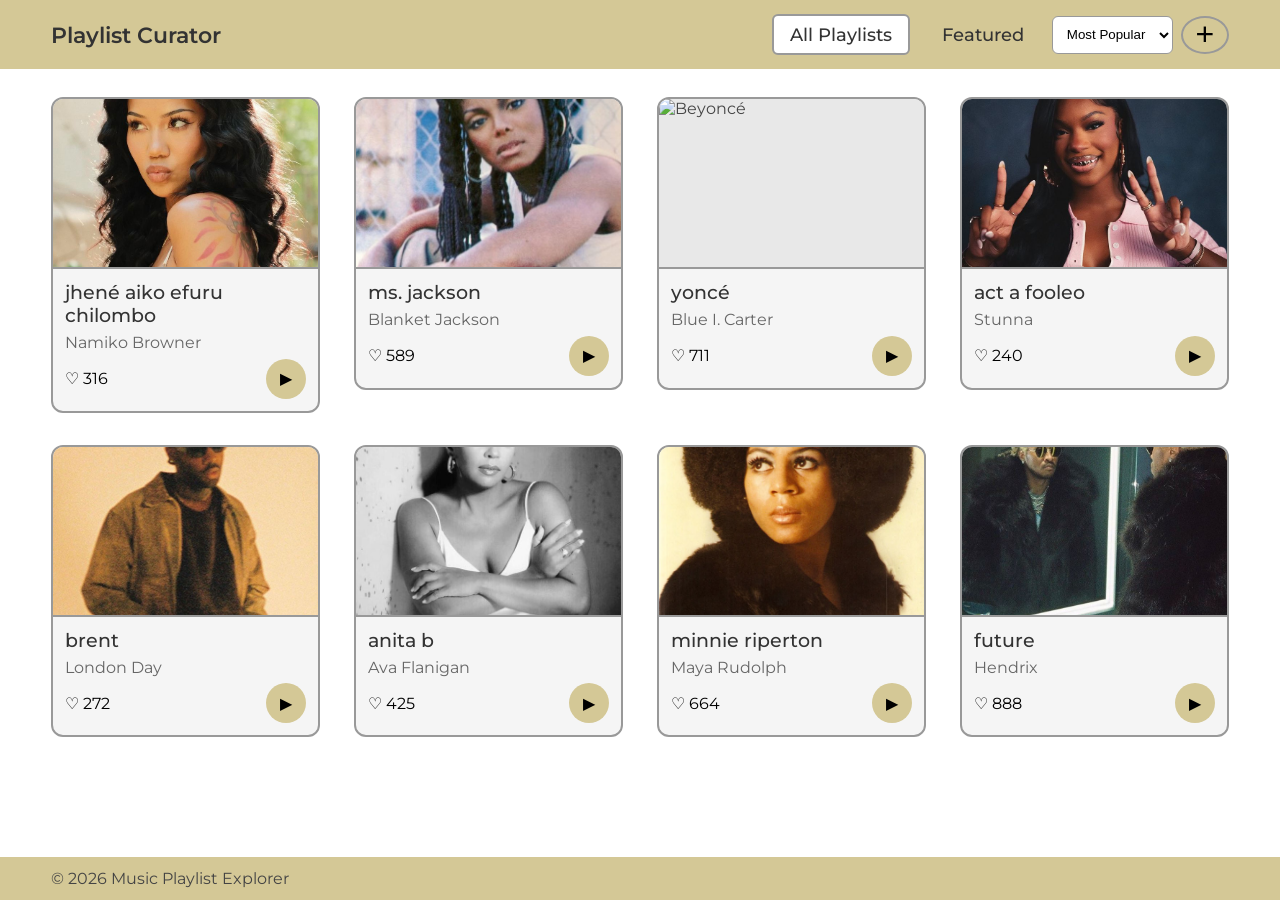
==== index.html @ 34a78a05 "fixing website deployment" ====
<!DOCTYPE html>
<html lang="en">
<head>
    <meta charset="UTF-8">
    <meta name="viewport" content="width=device-width, initial-scale=1.0">
    
    <title>Music Playlist Explorer</title>
    <link rel="icon" type="image/x-icon" href="/images/favicon.ico">
    
    <link rel="preconnect" href="https://fonts.googleapis.com">
    <link rel="preconnect" href="https://fonts.gstatic.com" crossorigin>
    <link href="https://fonts.googleapis.com/css2?family=Montserrat:wght@400;500;600&display=swap" rel="stylesheet">
    <link rel="stylesheet" href="style.css">
    <script src="script.js" defer></script>
</head>
<body>
  <header class="site-header">
    <div class="container top-bar">
      <span class="site-title">Playlist Curator</span>
      <div class="header-right">
        <nav class="nav-links">
          <a href="index.html" class="active">All Playlists</a>
          <a href="featured.html">Featured</a>
        </nav>
        <form class="search-controls" role="search" aria-label="Search playlists">
          <label for="sort-playlists" class="visually-hidden">Sort playlists</label>
          <select id="sort-playlists" name="sort">
            <option value="popular">Most Popular</option>
            <option value="recent">Most Recent</option>
            <option value="name">Name (A-Z)</option>
          </select>
          <button type="button" class="btn-create" aria-label="Create custom playlist">+</button>
        </form>
      </div>
    </div>
  </header>

  <main id="main-content">
    <section class="playlist-cards" aria-labelledby="gallery-heading">
      <div class="container">
        <h2 id="gallery-heading" class="visually-hidden">Current Playlists</h2>
        <ul class="playlist-grid">
          <li>
            <article class="playlist-card" aria-label="Playlist by Ava">
              <img
                src="assets/Jhené_Aiko_Playlist.jpg"
                alt="Jhené Aiko Playlist Cover"
                class="playlist-cover"
              />
              <div class="playlist-meta">
                <h3>jhené aiko efuru chilombo</h3>
                <p class="creator-name">Namiko Browner</p>
                <div class="card-actions">
                  <button type="button" class="like-button" aria-label="Like playlist">
                    <span aria-hidden="true">♡</span>
                    <span>316</span>
                  </button>
                  <button type="button" class="play-button" aria-label="Play playlist">▶</button>
                </div>
              </div>
            </article>
          </li>
          <li>
            <article class="playlist-card" aria-hidden="true">
              <img
                src="assets/Janet_Jackson_Playlist.jpg"
                alt="Janet Jackson"
                class="playlist-cover"
              />
              <div class="playlist-meta">
                <h3>ms. jackson</h3>
                <p class="creator-name">Blanket Jackson</p>
                <div class="card-actions">
                  <button type="button" class="like-button" aria-label="Like playlist">
                    <span aria-hidden="true">♡</span>
                    <span>589</span>
                  </button>
                  <button type="button" class="play-button" aria-label="Play playlist">▶</button>
                </div>
              </div>
            </article>
          </li>
          <li>
            <article class="playlist-card " aria-hidden="true">
              <img
                src="assets/Beyoncé_Playlist.jpg"
                alt="Beyoncé"
                class="playlist-cover"
              />
              <div class="playlist-meta">
                <h3>yoncé</h3>
                <p class="creator-name">Blue I. Carter</p>
                <div class="card-actions">
                  <button type="button" class="like-button" aria-label="Like playlist">
                    <span aria-hidden="true">♡</span>
                    <span>711</span>
                  </button>
                  <button type="button" class="play-button" aria-label="Play playlist">▶</button>
                </div>
              </div>
            </article>
          </li>
          <li>
            <article class="playlist-card " aria-hidden="true">
              <img
                src="assets/Monaleo_Playlist.jpg"
                alt="Monaleo"
                class="playlist-cover"
              />
              <div class="playlist-meta">
                <h3>act a fooleo</h3>
                <p class="creator-name">Stunna</p>
                <div class="card-actions">
                  <button type="button" class="like-button" aria-label="Like playlist">
                    <span aria-hidden="true">♡</span>
                    <span>240</span>
                  </button>
                  <button type="button" class="play-button" aria-label="Play playlist">▶</button>
                </div>
              </div>
            </article>
          </li>
          <li>
            <article class="playlist-card " aria-hidden="true">
              <img
                src="assets/Brent_Faiyaz_Playlist.jpg"
                alt="Brent Faiyaz"
                class="playlist-cover"
              />
              <div class="playlist-meta">
                <h3>brent</h3>
                <p class="creator-name">London Day</p>
                <div class="card-actions">
                  <button type="button" class="like-button" aria-label="Like playlist">
                    <span aria-hidden="true">♡</span>
                    <span>272</span>
                  </button>
                  <button type="button" class="play-button" aria-label="Play playlist">▶</button>
                </div>
              </div>
            </article>
          </li>
          <li>
            <article class="playlist-card " aria-hidden="true">
              <img
                src="assets/Anita_Baker_Playlist.jpg"
                alt="Anita Baker"
                class="playlist-cover"
              />
              <div class="playlist-meta">
                <h3>anita b</h3>
                <p class="creator-name">Ava Flanigan</p>
                <div class="card-actions">
                  <button type="button" class="like-button" aria-label="Like playlist">
                    <span aria-hidden="true">♡</span>
                    <span>425</span>
                  </button>
                  <button type="button" class="play-button" aria-label="Play playlist">▶</button>
                </div>
              </div>
            </article>
          </li>
          <li>
            <article class="playlist-card " aria-hidden="true">
              <img
                src="assets/Minnie_Riperton_Playlist.jpg"
                alt="Minnie Riperton"
                class="playlist-cover"
              />
              <div class="playlist-meta">
                <h3>minnie riperton
                </h3>
                <p class="creator-name">Maya Rudolph</p>
                <div class="card-actions">
                  <button type="button" class="like-button" aria-label="Like playlist">
                    <span aria-hidden="true">♡</span>
                    <span>664</span>
                  </button>
                  <button type="button" class="play-button" aria-label="Play playlist">▶</button>
                </div>
              </div>
            </article>
          </li>
          <li>
            <article class="playlist-card " aria-hidden="true">
              <img
                src="assets/Future_Playlist.jpg"
                alt="Future"
                class="playlist-cover"
              />
              <div class="playlist-meta">
                <h3>future</h3>
                <p class="creator-name">Hendrix</p>
                <div class="card-actions">
                  <button type="button" class="like-button" aria-label="Like playlist">
                    <span aria-hidden="true">♡</span>
                    <span>888</span>
                  </button>
                  <button type="button" class="play-button" aria-label="Play playlist">▶</button>
                </div>
              </div>
            </article>
          </li>
        </ul>
      </div>
    </section>

  </main>

  <!-- Create New Playlist Modal -->
  <div class="create-modal-overlay" aria-hidden="true">
    <section class="create-modal-content">
      <button type="button" class="modal-close create-modal-close" aria-label="Close modal">✕</button>
      <div class="create-modal-header">
        <div class="create-modal-left">
          <label class="create-label">playlist title</label>
          <input type="text" id="new-playlist-title" class="create-input" placeholder="" />
          <label class="create-label">playlist description</label>
          <textarea id="new-playlist-description" class="create-textarea" placeholder=""></textarea>
        </div>
        <div class="create-modal-right">
          <div class="create-playlist-cover">
            <span class="create-cover-text">playlist pic</span>
          </div>
        </div>
      </div>
      <button type="button" class="create-save-bar" id="create-save-playlist">Create Playlist</button>
      <ul class="create-song-list" id="create-song-list" aria-label="Songs added to new playlist"></ul>
      <div class="create-song-area">
        <button type="button" class="create-add-song-btn" aria-label="Add songs to playlist">+</button>
      </div>
    </section>
  </div>

  <div class="modal-overlay" aria-hidden="true">
    <section class="modal-content" aria-labelledby="modal-playlist-title">
      <button type="button" class="modal-close" aria-label="Close modal">✕</button>
      <header class="modal-playlist-header">
        <div class="modal-playlist-text">
          <h2 id="modal-playlist-title">Playlist Title</h2>
          <p class="modal-creator">Creator Name</p>
          <p class="modal-description">
            Placeholder description for this playlist. Includes mood and purpose details.
          </p>
        </div>
        <img
          src="https://placehold.co/320x320?text=Cover"
          alt="Cover art for playlist details"
          class="modal-playlist-cover"
        />
      </header>

      <div class="modal-actions">
        <button type="button">✍️ Edit</button>
        <button type="button">🗑️ Delete</button>
        <button type="button"><span aria-hidden="true">🔀</span> Shuffle</button>
        <button type="button" class="get-description-btn"><span aria-hidden="true">✨</span> Get Description</button>
      </div>

      <ul class="modal-song-list" aria-label="Song list">
        <li class="modal-song-item">
          <img src="https://placehold.co/60x60?text=Art" alt="" aria-hidden="true" class="song-thumb" />
          <div class="song-info">
            <p class="song-title">Song Title - Artist Name</p>
          </div>
          <button type="button" class="song-like" aria-label="Like song Song Title">♡</button>
          <span class="like-count">5</span>
        </li>
        <li class="modal-song-item">
          <img src="https://placehold.co/60x60?text=Art" alt="" aria-hidden="true" class="song-thumb" />
          <div class="song-info">
            <p class="song-title">Song Title - Artist Name</p>
          </div>
          <button type="button" class="song-like" aria-label="Like song Song Title">♡</button>
          <span class="like-count">12</span>
        </li>
        <li class="modal-song-item">
          <img src="https://placehold.co/60x60?text=Art" alt="" aria-hidden="true" class="song-thumb" />
          <div class="song-info">
            <p class="song-title">Song Title - Artist Name</p>
          </div>
          <button type="button" class="song-like" aria-label="Like song Song Title">♡</button>
          <span class="like-count">8</span>
        </li>
      </ul>
    </section>
  </div>

  <footer class="site-footer">
    <div class="container">
      <p>&copy; 2026 Music Playlist Explorer</p>
    </div>
  </footer>
</body>
</html>
---- style.css ----
* {
    box-sizing: border-box;
}

body {
    margin: 0;
    min-height: 100vh;
    display: flex;
    flex-direction: column;
    font-family: 'Montserrat', Arial, sans-serif;
    color: #444;
    background: #fff;
}

.container {
    width: min(1240px, 92%);
    margin: 0 auto;
}

.site-header,
.site-footer {
    border: none;
    background: #d4c896;
}

.site-header h1 {
    margin: 0;
    font-size: clamp(1.8rem, 2.8vw, 3rem);
}

.site-title {
    font-size: 1.4rem;
    font-weight: 600;
    color: #333;
    white-space: nowrap;
}

.header-right {
    display: flex;
    align-items: center;
    gap: 12px;
}

.top-bar {
    display: flex;
    justify-content: space-between;
    align-items: center;
    gap: 12px;
    padding: 14px 0;
}

.nav-links {
    display: flex;
    gap: 16px;
    align-items: center;
}

.nav-links a {
    color: #333;
    text-decoration: none;
    font-size: 1.1rem;
    font-weight: 500;
    padding: 8px 16px;
    border-radius: 6px;
    transition: background 140ms ease, color 140ms ease;
}

.nav-links a:hover {
    background: rgba(255, 255, 255, 0.5);
}

.nav-links a.active {
    background: #fff;
    border: 2px solid #999;
}

.search-controls {
    display: flex;
    flex-wrap: wrap;
    gap: 8px;
    flex: 1;
}

.search-controls input {
    height: 38px;
    border: 1px solid #999;
    border-radius: 6px;
    padding: 0 12px;
    background: #fff;
    flex: 0 1 200px;
}

.search-controls select {
    height: 38px;
    border: 1px solid #999;
    border-radius: 6px;
    padding: 0 10px;
    background: #fff;
    cursor: pointer;
}

.search-controls button {
    height: 38px;
    border: 1px solid #666;
    border-radius: 6px;
    padding: 0 16px;
    background: #fff;
    cursor: pointer;
    transition: background 140ms ease;
}

.search-controls button:hover {
    background: #f0f0f0;
}

.btn-create {
    width: 48px;
    height: 48px;
    background: #d4c896 !important;
    border: 2px solid #999 !important;
    font-size: 2rem !important;
    font-weight: 400 !important;
    border-radius: 50% !important;
    padding: 0 !important;
    display: flex;
    align-items: center;
    justify-content: center;
}

.btn-create:hover {
    background: #c4b886 !important;
    transform: scale(1.1);
}

.btn-random {
    background: #87ceeb !important;
    border: 2px solid #4a90a4 !important;
    font-weight: 500;
}

.btn-random:hover {
    background: #6db8d8 !important;
}


#main-content {
    flex: 1;
    padding: 28px 0 34px;
}

.playlist-grid {
    list-style: none;
    margin: 0;
    padding: 0;
    display: grid;
    grid-template-columns: repeat(4, minmax(180px, 1fr));
    gap: 32px 34px;
}

.playlist-card {
    border: 2px solid #999;
    border-radius: 12px;
    overflow: hidden;
    min-height: 270px;
    background: #f5f5f5;
    transition: transform 140ms ease, box-shadow 140ms ease;
    cursor: pointer;
}

.playlist-card:hover {
    transform: translateY(-4px);
    box-shadow: 0 12px 22px rgba(0, 0, 0, 0.18);
}

.playlist-cover {
    display: block;
    width: 100%;
    aspect-ratio: 14 / 9;
    object-fit: cover;
    border-bottom: 2px solid #999;
    background: #e8e8e8;
}

.playlist-meta {
    padding: 12px;
    display: flex;
    flex-direction: column;
    gap: 6px;
}

.playlist-meta h3 {
    margin: 0;
    font-size: 1.2rem;
    font-weight: 500;
    line-height: 1.2;
    color: #333;
}

.creator-name {
    margin: 0;
    font-size: 1rem;
    line-height: 1.2;
    color: #666;
}

.card-actions {
    display: flex;
    align-items: center;
    justify-content: space-between;
    margin-top: auto;
}

.like-button {
    border: 0;
    background: transparent;
    padding: 0;
    font: inherit;
    display: inline-flex;
    align-items: center;
    gap: 4px;
    cursor: pointer;
    font-size: 1rem;
    transition: transform 140ms ease;
}

.like-button.liked,
.like-button.liked span:first-child {
    color: #e74c3c;
}

.like-button:active {
    transform: none;
}

.play-button {
    width: 40px;
    height: 40px;
    border: none;
    border-radius: 50%;
    background: #d4c896;
    font-size: 1rem;
    cursor: pointer;
    display: flex;
    align-items: center;
    justify-content: center;
    transition: background 140ms ease, transform 140ms ease;
}

.play-button:hover {
    background: #c4b886;
    transform: scale(1.1);
}

/* ── Featured page ── */

.featured-page-main {
    background: #d8d8d8;
    display: flex;
    align-items: flex-start;
    justify-content: center;
    padding: 0;
    border-left: none;
    border-right: none;
}

.featured-page-panel {
    background: #fff;
    width: min(720px, 92%);
    margin: 32px auto;
    border-radius: 16px;
    overflow: hidden;
}

/* top section: cover (left) + gold info box (right) */
.featured-top {
    display: grid;
    grid-template-columns: 1fr 1fr;
    gap: 0;
    padding: 16px;
    background: #d4c896;
    gap: 16px;
}

.featured-cover {
    width: 100%;
    aspect-ratio: 1;
    object-fit: cover;
    background: #d8d8d8;
    border-radius: 20px;
    display: block;
}

.featured-info-box {
    background: #d4c896;
    border-radius: 0;
    padding: 8px 4px 8px 4px;
    display: flex;
    flex-direction: column;
    gap: 8px;
}

.featured-title {
    margin: 0;
    font-size: 1.4rem;
    font-weight: 600;
    color: #fff;
    line-height: 1.2;
}

.featured-creator {
    margin: 0;
    font-size: 1rem;
    color: #fff;
    opacity: 0.85;
}

.featured-description {
    margin: 0;
    font-size: 0.9rem;
    color: #333;
    line-height: 1.4;
    flex: 1;
}

.featured-get-desc-btn {
    align-self: flex-start;
    margin-top: auto;
    padding: 8px 16px;
    background: rgba(255,255,255,0.35);
    border: 1px solid rgba(0,0,0,0.25);
    border-radius: 4px;
    font-size: 0.95rem;
    font-family: inherit;
    cursor: pointer;
    transition: background 140ms ease;
}

.featured-get-desc-btn:hover {
    background: rgba(255,255,255,0.55);
}

/* action bar: edit | delete | shuffle */
.featured-empty {
    text-align: center;
    padding: 60px 20px;
    font-size: 1.3rem;
    font-weight: 500;
    color: #888;
    margin: 0;
}

.featured-actions {
    display: flex;
    background: #d4c896;
    overflow: hidden;
    margin-top: 0;
}

.featured-actions button {
    flex: 1;
    border: none;
    border-right: 1px solid #333;
    border-radius: 0;
    background: #d4c896;
    padding: 14px 10px;
    font-size: 1rem;
    font-family: inherit;
    cursor: pointer;
    transition: background 140ms ease;
}

.featured-actions button:last-child {
    border-right: none;
}

.featured-actions button:hover {
    background: #c4b886;
}

/* song rows */
.featured-song-list {
    list-style: none;
    margin: 0;
    padding: 0;
}

.featured-song-item {
    display: flex;
    align-items: center;
    padding: 14px 20px;
    border-bottom: 1px solid #ccc;
    background: #f5f5f5;
    transition: background 140ms ease;
}

.featured-song-item:hover {
    background: #e8e8e8;
}

.featured-song-title {
    flex: 1;
    font-size: 1.1rem;
    color: #333;
    margin: 0;
}

.featured-song-like {
    border: 0;
    background: transparent;
    font-size: 1.6rem;
    cursor: pointer;
    padding: 4px 6px;
    transition: transform 140ms ease, color 140ms ease;
    margin-right: 6px;
}

.featured-song-like:hover {
    transform: scale(1.2);
}

.featured-song-like.liked {
    color: #e74c3c;
}

.featured-song-count {
    font-size: 1.1rem;
    color: #4f4f4f;
    min-width: 30px;
    text-align: right;
}

.site-footer {
    margin-top: auto;
}

.site-footer p {
    margin: 0;
    padding: 12px 0;
}

.visually-hidden {
    position: absolute;
    width: 1px;
    height: 1px;
    padding: 0;
    margin: -1px;
    overflow: hidden;
    clip: rect(0, 0, 0, 0);
    white-space: nowrap;
    border: 0;
}

.modal-overlay {
    display: none;
    position: fixed;
    inset: 0;
    background: rgba(0, 0, 0, 0.45);
    place-items: center;
    padding: 16px;
}

.modal-content {
    position: relative;
    width: min(940px, 92vw);
    max-height: 82vh;
    overflow-y: auto;
    background: #fff;
    border: 1px solid #6a6a6a;
    border-radius: 26px;
    padding: 26px 28px 20px;
}

.modal-close {
    position: absolute;
    top: 12px;
    right: 12px;
    width: 36px;
    height: 36px;
    border: none;
    border-radius: 50%;
    background: #e0e0e0;
    font-size: 1.5rem;
    cursor: pointer;
    display: flex;
    align-items: center;
    justify-content: center;
    transition: background 140ms ease;
    z-index: 10;
}

.modal-close:hover {
    background: #d0d0d0;
}

.modal-playlist-header {
    display: grid;
    grid-template-columns: 1fr 320px;
    gap: 24px;
    align-items: start;
    margin-bottom: 20px;
    background: #d4c896;
    padding: 20px;
    border-radius: 12px;
}

.modal-playlist-cover {
    width: 100%;
    height: 320px;
    object-fit: cover;
    border: 1px solid #c2c2c2;
    border-radius: 12px;
    background: #b89ca0;
}

.modal-playlist-text h2 {
    margin: 0;
    font-size: 2.8rem;
    font-weight: 500;
    line-height: 1.2;
    color: #fff;
}

.modal-creator {
    margin: 8px 0 16px;
    font-size: 1.6rem;
    line-height: 1;
    color: #fff;
}

.modal-description {
    margin: 0;
    color: #333;
    line-height: 1.4;
}

.modal-actions {
    display: flex;
    flex-wrap: wrap;
    gap: 0;
    margin-bottom: 12px;
    background: #d4c896;
    border-radius: 8px;
    overflow: hidden;
}

.modal-actions button {
    flex: 1;
    border: none;
    border-right: 1px solid #333;
    border-radius: 0;
    background: #d4c896;
    padding: 14px 20px;
    font-size: 1.1rem;
    cursor: pointer;
    transition: background 140ms ease;
}

.modal-actions button:last-child {
    border-right: none;
}

.modal-actions button:hover {
    background: #c4b886;
}

.modal-song-list {
    margin: 0;
    padding: 0;
    list-style: none;
    display: grid;
    gap: 10px;
}

.modal-song-item {
    border: none;
    border-bottom: 1px solid #ccc;
    border-radius: 0;
    padding: 14px 8px;
    display: grid;
    grid-template-columns: 60px 1fr auto auto;
    gap: 14px;
    align-items: center;
    background: #f5f5f5;
    transition: background 140ms ease;
    justify-items: start;
}

.modal-song-item .song-like {
    justify-self: center;
    margin-left: 100px;
}

.modal-song-item .like-count {
    justify-self: center;
}

.modal-song-item:hover {
    background: #e8e8e8;
}

.song-thumb {
    width: 60px;
    height: 60px;
    border: 1px solid #c4c4c4;
    border-radius: 4px;
    background: #333;
}

.song-info {
    display: flex;
    flex-direction: column;
    justify-content: center;
    gap: 4px;
}

.song-info p {
    margin: 0;
    line-height: 1.3;
    font-size: 1.2rem;
}

.song-title {
    font-size: 1.2rem;
    color: #333;
}

.song-duration {
    font-size: 0.95rem;
    color: #666;
    font-weight: normal;
}

.like-count {
    color: #4f4f4f;
    font-size: 1.1rem;
    min-width: 30px;
    text-align: right;
}

.song-like {
    border: 0;
    background: transparent;
    font-size: 1.6rem;
    cursor: pointer;
    padding: 4px;
    transition: transform 140ms ease, color 140ms ease;
}

.song-like:hover {
    transform: scale(1.2);
}

.song-like.liked {
    color: #e74c3c;
}

.song-like:active {
    transform: none;
}

.edit-title-input {
    width: 100%;
    font-size: 2.8rem;
    font-weight: 500;
    line-height: 1.2;
    color: #fff;
    background: rgba(255, 255, 255, 0.2);
    border: 2px solid #fff;
    border-radius: 8px;
    padding: 8px 12px;
    margin: 0;
}

.edit-creator-input {
    width: 100%;
    font-size: 1.6rem;
    line-height: 1;
    color: #fff;
    background: rgba(255, 255, 255, 0.2);
    border: 2px solid #fff;
    border-radius: 8px;
    padding: 6px 12px;
    font-family: inherit;
}

.edit-description-input {
    width: 100%;
    min-height: 80px;
    font-size: 1rem;
    line-height: 1.4;
    color: #333;
    background: rgba(255, 255, 255, 0.5);
    border: 2px solid #999;
    border-radius: 8px;
    padding: 8px 12px;
    resize: vertical;
    font-family: Arial, sans-serif;
}

.drag-handle {
    width: 40px;
    height: 40px;
    border: none;
    background: transparent;
    font-size: 1.5rem;
    cursor: grab;
    display: flex;
    align-items: center;
    justify-content: center;
    color: #666;
}

.drag-handle:active {
    cursor: grabbing;
}

.modal-song-item[draggable="true"] {
    cursor: move;
}

.modal-song-item.dragging {
    opacity: 0.5;
}

.delete-song-btn {
    width: 40px;
    height: 40px;
    border: none;
    background: transparent;
    font-size: 1.3rem;
    cursor: pointer;
    display: flex;
    align-items: center;
    justify-content: center;
    transition: transform 140ms ease;
    color: #666;
}

.delete-song-btn:hover {
    transform: scale(1.2);
    color: #e74c3c;
}

.add-song-item {
    display: flex;
    align-items: center;
    justify-content: center;
    padding: 20px;
    background: transparent;
}

.add-song-btn {
    width: 80px;
    height: 80px;
    border: 3px dashed #d4c896;
    background: transparent;
    border-radius: 50%;
    font-size: 3rem;
    color: #d4c896;
    cursor: pointer;
    display: flex;
    align-items: center;
    justify-content: center;
    transition: all 140ms ease;
}

.add-song-btn:hover {
    background: #d4c896;
    color: #fff;
    transform: scale(1.1);
}

.confirm-overlay {
    position: fixed;
    inset: 0;
    background: rgba(0, 0, 0, 0.6);
    display: flex;
    align-items: center;
    justify-content: center;
    z-index: 10000;
}

.confirm-dialog {
    background: #f4f0c8;
    border: 3px solid #e74c3c;
    border-radius: 20px;
    padding: 40px 50px;
    max-width: 500px;
    text-align: center;
    box-shadow: 0 8px 24px rgba(0, 0, 0, 0.3);
}

.confirm-message {
    font-size: 1.4rem;
    line-height: 1.5;
    margin: 0 0 30px 0;
    color: #333;
}

.confirm-buttons {
    display: flex;
    gap: 20px;
    justify-content: center;
}

.confirm-btn {
    min-width: 120px;
    padding: 14px 30px;
    font-size: 1.2rem;
    font-weight: 500;
    border: none;
    border-radius: 30px;
    cursor: pointer;
    transition: all 140ms ease;
}

.confirm-no {
    background: #666;
    color: #fff;
}

.confirm-no:hover {
    background: #555;
    transform: scale(1.05);
}

.confirm-yes {
    background: #5a4a42;
    color: #fff;
}

.confirm-yes:hover {
    background: #4a3a32;
    transform: scale(1.05);
}

.create-modal-overlay {
    display: none;
    position: fixed;
    inset: 0;
    background: rgba(0, 0, 0, 0.45);
    place-items: center;
    padding: 16px;
    z-index: 1000;
}

.create-modal-content {
    position: relative;
    width: min(800px, 90vw);
    max-height: 85vh;
    background: #e8e8e8;
    border: 2px solid #999;
    border-radius: 20px;
    padding: 0;
    overflow: hidden;
}

.create-modal-close {
    position: absolute;
    top: 12px;
    right: 12px;
    width: 36px;
    height: 36px;
    border: none;
    border-radius: 50%;
    background: #e0e0e0;
    font-size: 1.5rem;
    cursor: pointer;
    display: flex;
    align-items: center;
    justify-content: center;
    transition: background 140ms ease;
    z-index: 10;
}

.create-modal-close:hover {
    background: #d0d0d0;
}

.create-modal-header {
    display: grid;
    grid-template-columns: 1fr 300px;
    gap: 30px;
    padding: 30px 40px;
    background: #d4c896;
}

.create-modal-left {
    display: flex;
    flex-direction: column;
    gap: 8px;
}

.create-label {
    font-size: 1.3rem;
    color: #fff;
    margin-top: 10px;
}

.create-label:first-child {
    margin-top: 0;
}

.create-input {
    width: 100%;
    font-size: 1rem;
    padding: 10px 12px;
    border: none;
    background: #fff;
    border-radius: 4px;
    color: #333;
}

.create-textarea {
    width: 100%;
    min-height: 100px;
    font-size: 1rem;
    padding: 10px 12px;
    border: none;
    background: #fff;
    border-radius: 4px;
    resize: vertical;
    font-family: Arial, sans-serif;
    color: #333;
}

.create-modal-right {
    display: flex;
    align-items: center;
    justify-content: center;
}

.create-playlist-cover {
    width: 280px;
    height: 280px;
    background: #b89ca0;
    border-radius: 16px;
    display: flex;
    align-items: center;
    justify-content: center;
}

.create-cover-text {
    font-size: 1.5rem;
    color: #fff;
    opacity: 0.8;
}

.create-save-bar {
    width: 100%;
    border: none;
    background: #d4c896;
    padding: 18px 20px;
    font-size: 1.2rem;
    font-weight: 500;
    cursor: pointer;
    transition: background 140ms ease;
    color: #333;
}

.create-save-bar:hover {
    background: #c4b886;
}

.create-song-list {
    list-style: none;
    margin: 0;
    padding: 0;
    background: #e8e8e8;
}

.create-song-area {
    min-height: 120px;
    padding: 20px;
    display: flex;
    align-items: center;
    justify-content: center;
    background: #e8e8e8;
}

.create-add-song-btn {
    width: 100px;
    height: 100px;
    border: none;
    background: #e8a4a0;
    border-radius: 50%;
    font-size: 3.5rem;
    color: #333;
    cursor: pointer;
    display: flex;
    align-items: center;
    justify-content: center;
    transition: all 140ms ease;
    box-shadow: 0 4px 12px rgba(0, 0, 0, 0.15);
}

.create-add-song-btn:hover {
    background: #d89490;
    transform: scale(1.1);
}

/* ── Mobile responsiveness ── */

@media (max-width: 700px) {
    /* Header */
    .top-bar {
        flex-wrap: wrap;
        gap: 8px;
        padding: 10px 0;
    }

    .header-right {
        flex-wrap: wrap;
        gap: 8px;
    }

    .nav-links {
        gap: 6px;
    }

    .nav-links a {
        font-size: 0.9rem;
        padding: 6px 10px;
    }

    .search-controls {
        flex-wrap: wrap;
    }

    /* Playlist grid: 2 columns on tablet, 1 on small */
    .playlist-grid {
        grid-template-columns: repeat(2, 1fr);
        gap: 18px;
    }

    /* Featured page */
    .featured-page-panel {
        margin: 16px auto;
    }

    .featured-top {
        grid-template-columns: 1fr;
    }

    .featured-cover {
        border-radius: 16px;
        aspect-ratio: 16 / 9;
    }

    .featured-info-box {
        border-radius: 0 0 12px 12px;
        padding: 16px;
    }

    .featured-title {
        font-size: 1.2rem;
    }

    .featured-actions button {
        padding: 12px 6px;
        font-size: 0.85rem;
    }

    .featured-song-item {
        padding: 12px 14px;
    }

    .featured-song-title {
        font-size: 0.95rem;
    }

    /* Modal */
    .modal-content {
        padding: 16px 14px 14px;
        border-radius: 16px;
    }

    .modal-playlist-header {
        grid-template-columns: 1fr;
    }

    .modal-playlist-cover {
        height: 200px;
    }

    .modal-playlist-text h2 {
        font-size: 1.8rem;
    }

    .modal-creator {
        font-size: 1.1rem;
    }

    .modal-actions button {
        padding: 10px 8px;
        font-size: 0.85rem;
    }

    .modal-song-item {
        grid-template-columns: 44px 1fr auto auto;
        gap: 8px;
        padding: 10px 8px;
    }

    .song-thumb {
        width: 44px;
        height: 44px;
    }

    .song-info p {
        font-size: 1rem;
    }

    /* Create modal */
    .create-modal-header {
        grid-template-columns: 1fr;
        padding: 20px;
        gap: 16px;
    }

    .create-playlist-cover {
        width: 100%;
        height: 160px;
    }
}

@media (max-width: 420px) {
    .playlist-grid {
        grid-template-columns: 1fr;
    }

    .site-title {
        font-size: 1.1rem;
    }
}
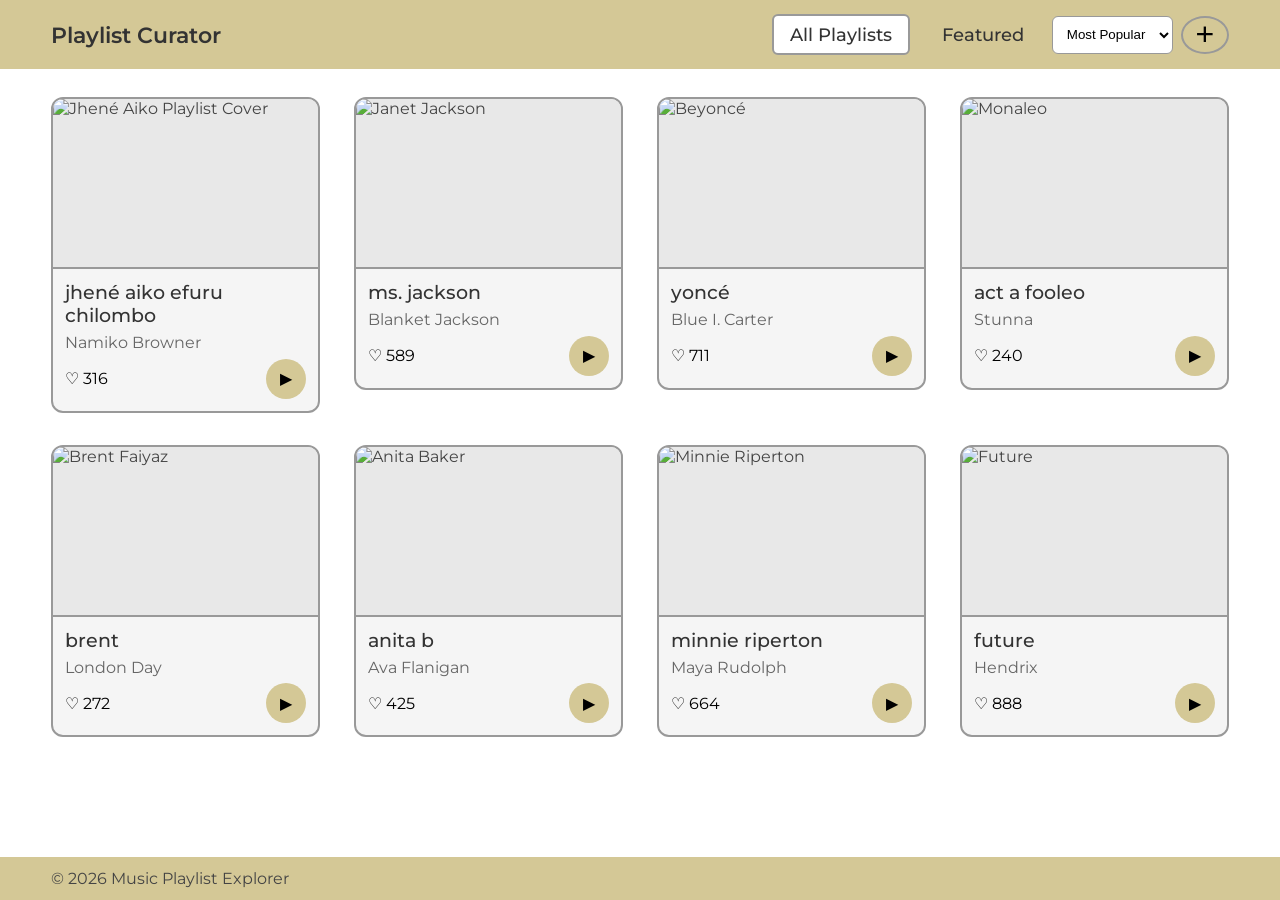
==== commit 1b6a0c43: "ensuring proper photos display" ====
--- a/index.html
+++ b/index.html
@@ -43,7 +43,7 @@
           <li>
             <article class="playlist-card" aria-label="Playlist by Ava">
               <img
-                src="assets/Jhené_Aiko_Playlist.jpg"
+                src="Jhené_Aiko_Playlist.jpg"
                 alt="Jhené Aiko Playlist Cover"
                 class="playlist-cover"
               />
@@ -63,7 +63,7 @@
           <li>
             <article class="playlist-card" aria-hidden="true">
               <img
-                src="assets/Janet_Jackson_Playlist.jpg"
+                src="Janet_Jackson_Playlist.jpg"
                 alt="Janet Jackson"
                 class="playlist-cover"
               />
@@ -83,7 +83,7 @@
           <li>
             <article class="playlist-card " aria-hidden="true">
               <img
-                src="assets/Beyoncé_Playlist.jpg"
+                src="Beyoncé_Playlist.jpg"
                 alt="Beyoncé"
                 class="playlist-cover"
               />
@@ -103,7 +103,7 @@
           <li>
             <article class="playlist-card " aria-hidden="true">
               <img
-                src="assets/Monaleo_Playlist.jpg"
+                src="Monaleo_Playlist.jpg"
                 alt="Monaleo"
                 class="playlist-cover"
               />
@@ -123,7 +123,7 @@
           <li>
             <article class="playlist-card " aria-hidden="true">
               <img
-                src="assets/Brent_Faiyaz_Playlist.jpg"
+                src="Brent_Faiyaz_Playlist.jpg"
                 alt="Brent Faiyaz"
                 class="playlist-cover"
               />
@@ -143,7 +143,7 @@
           <li>
             <article class="playlist-card " aria-hidden="true">
               <img
-                src="assets/Anita_Baker_Playlist.jpg"
+                src="Anita_Baker_Playlist.jpg"
                 alt="Anita Baker"
                 class="playlist-cover"
               />
@@ -163,7 +163,7 @@
           <li>
             <article class="playlist-card " aria-hidden="true">
               <img
-                src="assets/Minnie_Riperton_Playlist.jpg"
+                src="Minnie_Riperton_Playlist.jpg"
                 alt="Minnie Riperton"
                 class="playlist-cover"
               />
@@ -184,7 +184,7 @@
           <li>
             <article class="playlist-card " aria-hidden="true">
               <img
-                src="assets/Future_Playlist.jpg"
+                src="Future_Playlist.jpg"
                 alt="Future"
                 class="playlist-cover"
               />
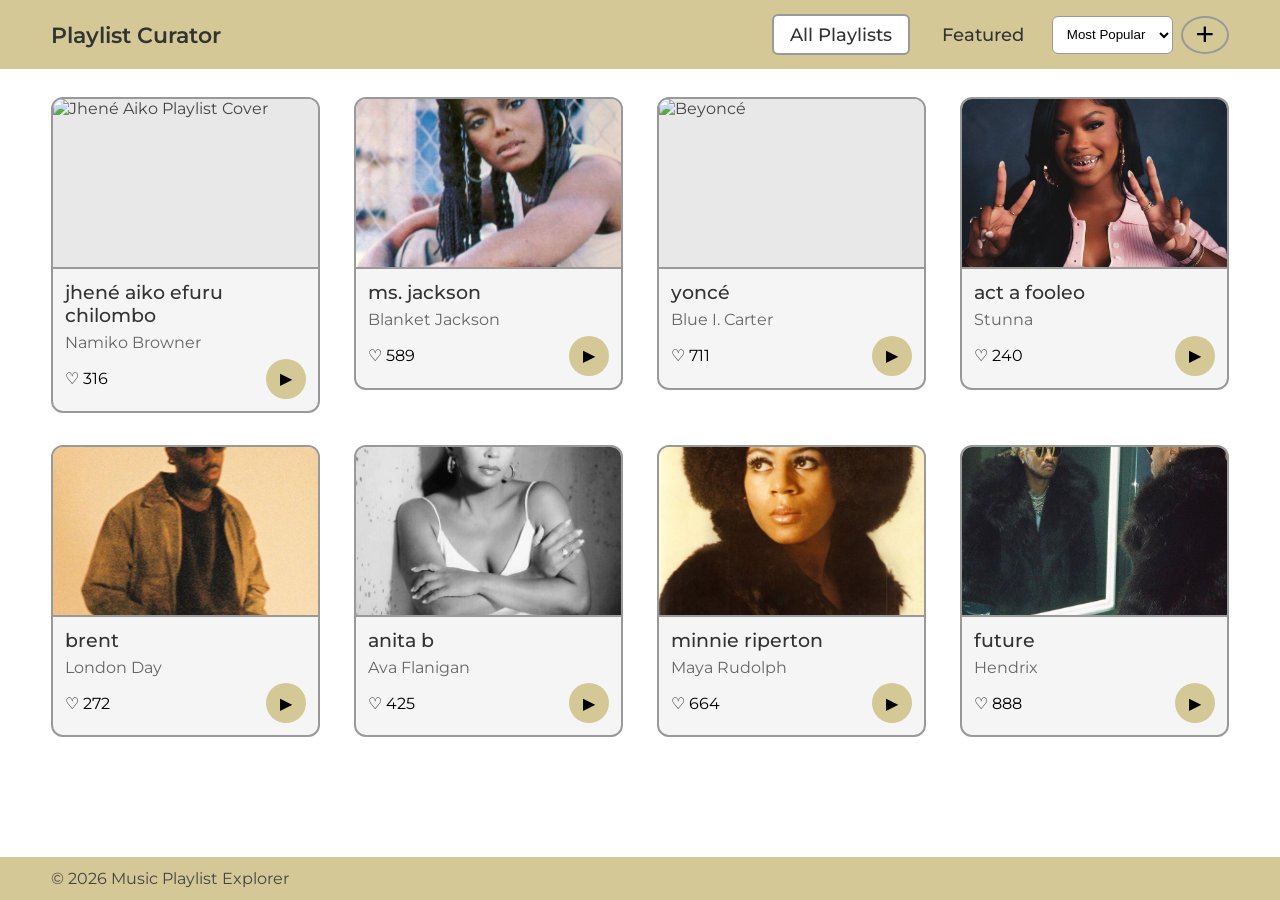
==== commit a1818297: "fixing picture issues" ====
--- a/index.html
+++ b/index.html
@@ -43,7 +43,7 @@
           <li>
             <article class="playlist-card" aria-label="Playlist by Ava">
               <img
-                src="Jhené_Aiko_Playlist.jpg"
+                src="assets/Jhené_Aiko_Playlist.jpg"
                 alt="Jhené Aiko Playlist Cover"
                 class="playlist-cover"
               />
@@ -63,7 +63,7 @@
           <li>
             <article class="playlist-card" aria-hidden="true">
               <img
-                src="Janet_Jackson_Playlist.jpg"
+                src="assets/Janet_Jackson_Playlist.jpg"
                 alt="Janet Jackson"
                 class="playlist-cover"
               />
@@ -83,7 +83,7 @@
           <li>
             <article class="playlist-card " aria-hidden="true">
               <img
-                src="Beyoncé_Playlist.jpg"
+                src="assets/Beyoncé_Playlist.jpg"
                 alt="Beyoncé"
                 class="playlist-cover"
               />
@@ -103,7 +103,7 @@
           <li>
             <article class="playlist-card " aria-hidden="true">
               <img
-                src="Monaleo_Playlist.jpg"
+                src="assets/Monaleo_Playlist.jpg"
                 alt="Monaleo"
                 class="playlist-cover"
               />
@@ -123,7 +123,7 @@
           <li>
             <article class="playlist-card " aria-hidden="true">
               <img
-                src="Brent_Faiyaz_Playlist.jpg"
+                src="assets/Brent_Faiyaz_Playlist.jpg"
                 alt="Brent Faiyaz"
                 class="playlist-cover"
               />
@@ -143,7 +143,7 @@
           <li>
             <article class="playlist-card " aria-hidden="true">
               <img
-                src="Anita_Baker_Playlist.jpg"
+                src="assets/Anita_Baker_Playlist.jpg"
                 alt="Anita Baker"
                 class="playlist-cover"
               />
@@ -163,7 +163,7 @@
           <li>
             <article class="playlist-card " aria-hidden="true">
               <img
-                src="Minnie_Riperton_Playlist.jpg"
+                src="assets/Minnie_Riperton_Playlist.jpg"
                 alt="Minnie Riperton"
                 class="playlist-cover"
               />
@@ -184,7 +184,7 @@
           <li>
             <article class="playlist-card " aria-hidden="true">
               <img
-                src="Future_Playlist.jpg"
+                src="assets/Future_Playlist.jpg"
                 alt="Future"
                 class="playlist-cover"
               />
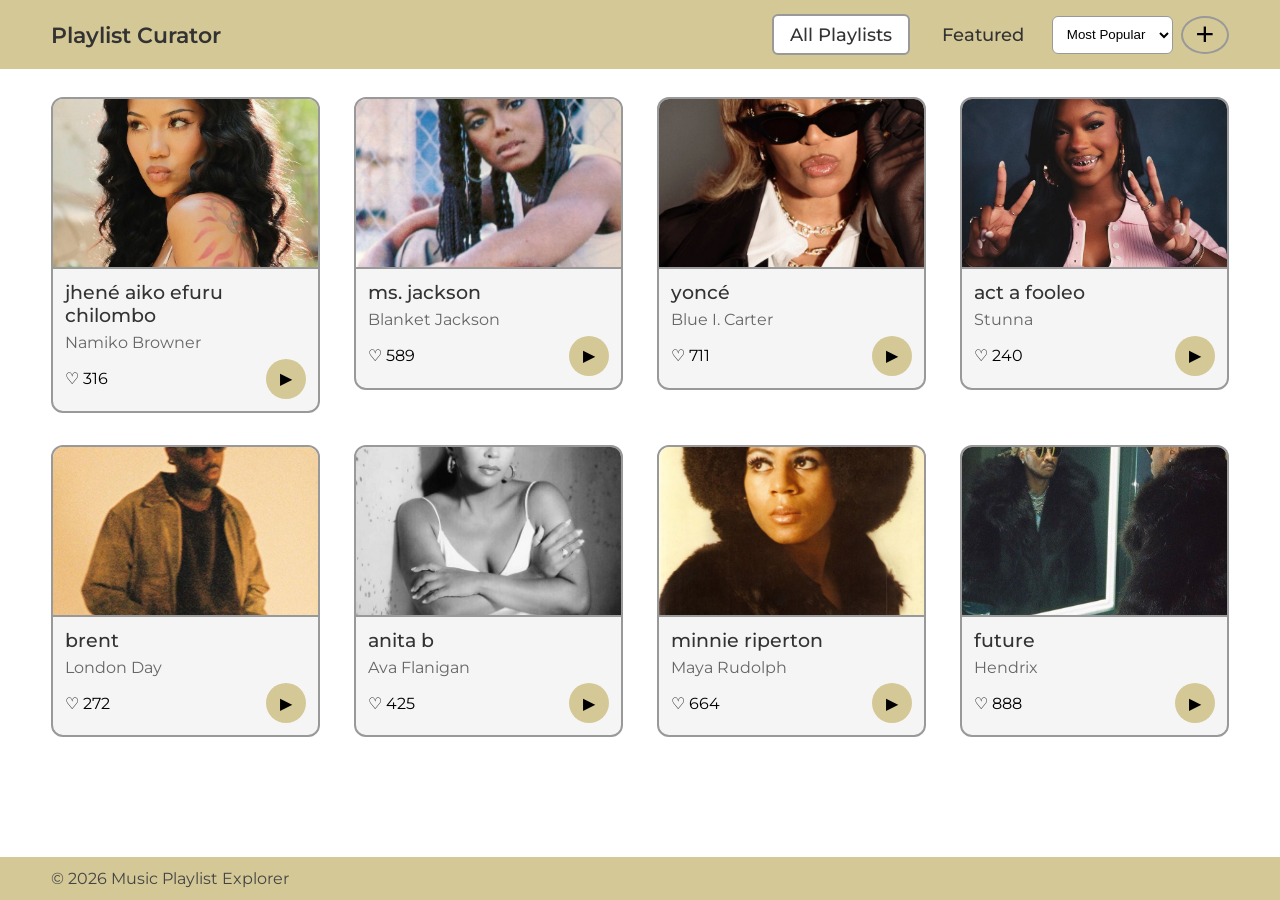
==== commit 430415cf: "fixing picture issues" ====
--- a/index.html
+++ b/index.html
@@ -11,6 +11,7 @@
     <link rel="preconnect" href="https://fonts.gstatic.com" crossorigin>
     <link href="https://fonts.googleapis.com/css2?family=Montserrat:wght@400;500;600&display=swap" rel="stylesheet">
     <link rel="stylesheet" href="style.css">
+    <script src="secret.js" defer></script>
     <script src="script.js" defer></script>
 </head>
 <body>
@@ -43,7 +44,7 @@
           <li>
             <article class="playlist-card" aria-label="Playlist by Ava">
               <img
-                src="assets/Jhené_Aiko_Playlist.jpg"
+                src="assets/Jhene_Aiko_Playlist.jpg"
                 alt="Jhené Aiko Playlist Cover"
                 class="playlist-cover"
               />
@@ -83,7 +84,7 @@
           <li>
             <article class="playlist-card " aria-hidden="true">
               <img
-                src="assets/Beyoncé_Playlist.jpg"
+                src="assets/Beyonce_Playlist.jpg"
                 alt="Beyoncé"
                 class="playlist-cover"
               />
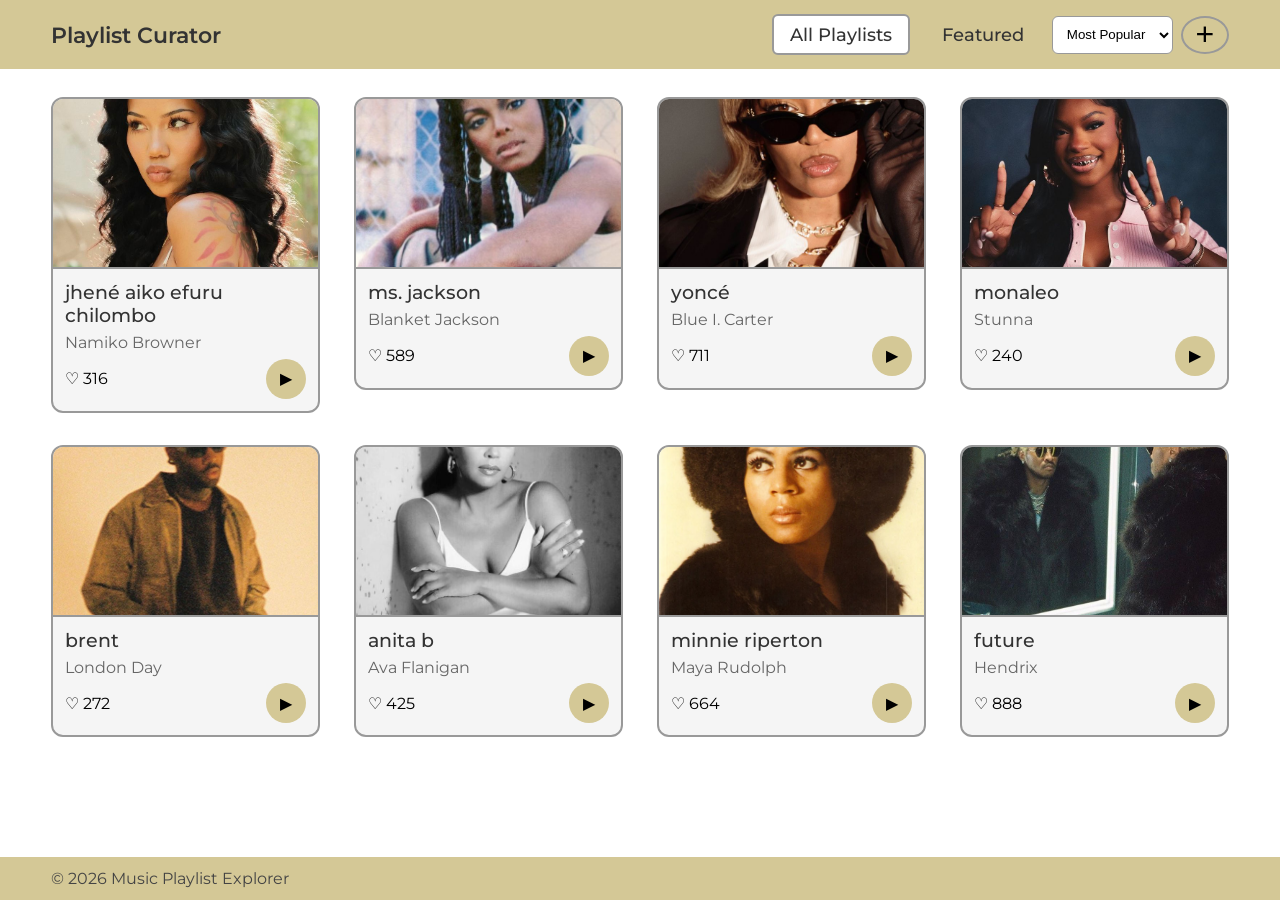
==== commit 119e2c93: "organizing files + cleaning up code" ====
--- a/index.html
+++ b/index.html
@@ -44,7 +44,7 @@
           <li>
             <article class="playlist-card" aria-label="Playlist by Ava">
               <img
-                src="assets/Jhene_Aiko_Playlist.jpg"
+                src="assets/thumbnails/Jhene_Aiko_Playlist.jpg"
                 alt="Jhené Aiko Playlist Cover"
                 class="playlist-cover"
               />
@@ -64,7 +64,7 @@
           <li>
             <article class="playlist-card" aria-hidden="true">
               <img
-                src="assets/Janet_Jackson_Playlist.jpg"
+                src="assets/thumbnails/Janet_Jackson_Playlist.jpg"
                 alt="Janet Jackson"
                 class="playlist-cover"
               />
@@ -84,7 +84,7 @@
           <li>
             <article class="playlist-card " aria-hidden="true">
               <img
-                src="assets/Beyonce_Playlist.jpg"
+                src="assets/thumbnails/Beyonce_Playlist.jpg"
                 alt="Beyoncé"
                 class="playlist-cover"
               />
@@ -104,12 +104,12 @@
           <li>
             <article class="playlist-card " aria-hidden="true">
               <img
-                src="assets/Monaleo_Playlist.jpg"
+                src="assets/thumbnails/Monaleo_Playlist.jpg"
                 alt="Monaleo"
                 class="playlist-cover"
               />
               <div class="playlist-meta">
-                <h3>act a fooleo</h3>
+                <h3>monaleo</h3>
                 <p class="creator-name">Stunna</p>
                 <div class="card-actions">
                   <button type="button" class="like-button" aria-label="Like playlist">
@@ -124,7 +124,7 @@
           <li>
             <article class="playlist-card " aria-hidden="true">
               <img
-                src="assets/Brent_Faiyaz_Playlist.jpg"
+                src="assets/thumbnails/Brent_Faiyaz_Playlist.jpg"
                 alt="Brent Faiyaz"
                 class="playlist-cover"
               />
@@ -144,7 +144,7 @@
           <li>
             <article class="playlist-card " aria-hidden="true">
               <img
-                src="assets/Anita_Baker_Playlist.jpg"
+                src="assets/thumbnails/Anita_Baker_Playlist.jpg"
                 alt="Anita Baker"
                 class="playlist-cover"
               />
@@ -164,7 +164,7 @@
           <li>
             <article class="playlist-card " aria-hidden="true">
               <img
-                src="assets/Minnie_Riperton_Playlist.jpg"
+                src="assets/thumbnails/Minnie_Riperton_Playlist.jpg"
                 alt="Minnie Riperton"
                 class="playlist-cover"
               />
@@ -185,7 +185,7 @@
           <li>
             <article class="playlist-card " aria-hidden="true">
               <img
-                src="assets/Future_Playlist.jpg"
+                src="assets/thumbnails/Future_Playlist.jpg"
                 alt="Future"
                 class="playlist-cover"
               />
--- a/style.css
+++ b/style.css
@@ -228,6 +228,13 @@
     color: #e74c3c;
 }
 
+/* Filled ♥ glyph renders smaller than outline ♡; bump it to keep size consistent */
+.like-button.liked span:first-child {
+    display: inline-block;
+    font-size: 1.15em;
+    line-height: 1;
+}
+
 .like-button:active {
     transform: none;
 }
@@ -420,6 +427,8 @@
 
 .featured-song-like.liked {
     color: #e74c3c;
+    font-size: 1.84rem; /* compensate for smaller filled ♥ glyph (1.6rem outline) */
+    line-height: 1;
 }
 
 .featured-song-count {
@@ -652,6 +661,8 @@
 
 .song-like.liked {
     color: #e74c3c;
+    font-size: 1.84rem; /* compensate for smaller filled ♥ glyph (1.6rem outline) */
+    line-height: 1;
 }
 
 .song-like:active {
@@ -949,17 +960,27 @@
 .create-save-bar {
     width: 100%;
     border: none;
-    background: #d4c896;
-    padding: 18px 20px;
-    font-size: 1.2rem;
-    font-weight: 500;
-    cursor: pointer;
-    transition: background 140ms ease;
-    color: #333;
+    background: #b89f4a;
+    padding: 20px 20px;
+    font-size: 1.35rem;
+    font-weight: 700;
+    letter-spacing: 0.04em;
+    text-transform: uppercase;
+    cursor: pointer;
+    transition: background 140ms ease, transform 140ms ease, box-shadow 140ms ease;
+    color: #fff;
+    box-shadow: 0 4px 12px rgba(0, 0, 0, 0.2);
 }
 
 .create-save-bar:hover {
-    background: #c4b886;
+    background: #a68d3a;
+    transform: translateY(-2px);
+    box-shadow: 0 6px 16px rgba(0, 0, 0, 0.28);
+}
+
+.create-save-bar:active {
+    transform: translateY(0);
+    box-shadow: 0 3px 8px rgba(0, 0, 0, 0.2);
 }
 
 .create-song-list {
